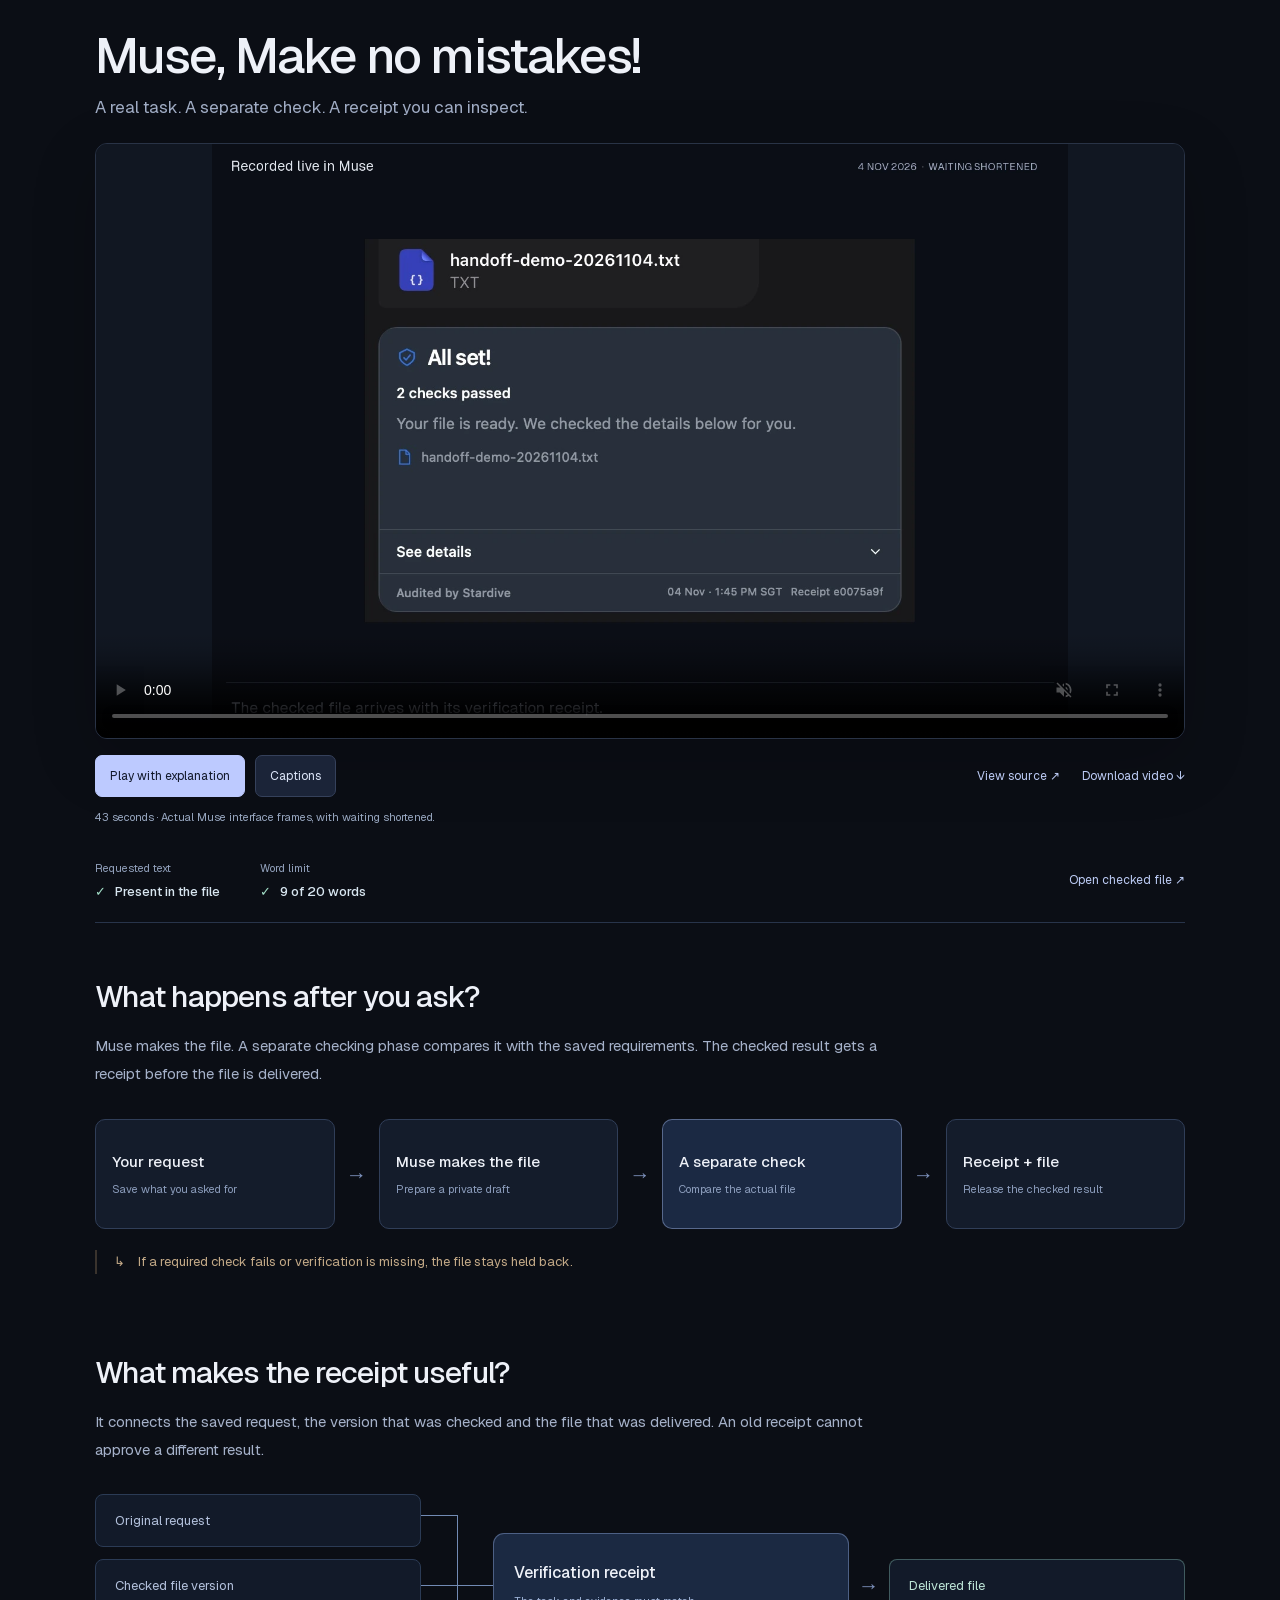
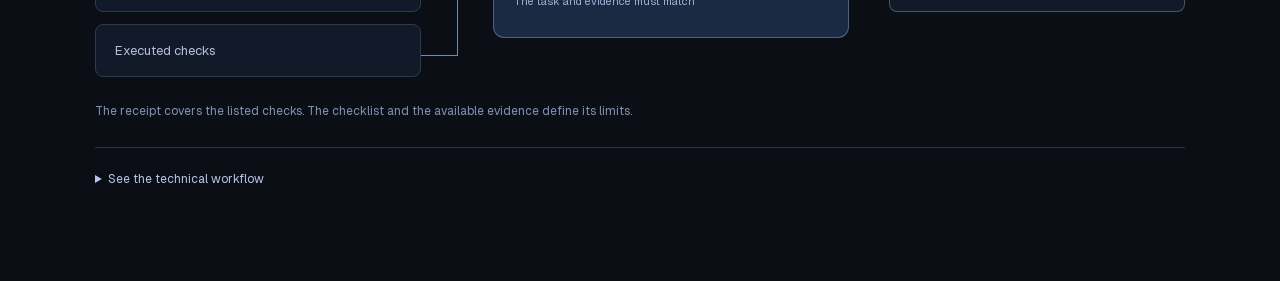
==== web/index.html @ 2a0c6124 "Publish current Muse workflow, recorded demo and hackathon guide" ====
<!doctype html>
<html lang="en">
<head>
  <meta charset="utf-8"><meta name="viewport" content="width=device-width,initial-scale=1">
  <title>Muse, Make no mistakes!</title>
  <meta name="description" content="Watch a real Muse task move from a request to a checked file and receipt. Then see the simple workflow behind it.">
  <link rel="canonical" href="https://www.stardive.xyz/hackathon/">
  <meta property="og:title" content="Muse, Make no mistakes!"><meta property="og:description" content="A real product demo, followed by the workflow behind the checks and receipt.">
  <meta property="og:url" content="https://www.stardive.xyz/hackathon/"><meta name="theme-color" content="#0b0e15">
  <link rel="stylesheet" href="live-demo.css">
</head>
<body>
<main class="page">
  <header class="intro"><h1>Muse, Make no mistakes!</h1><p>A real task. A separate check. A receipt you can inspect.</p></header>
  <section aria-label="Live product demonstration" class="product-demo">
    <div class="player"><video id="product-video" width="1600" height="1000" autoplay muted loop playsinline controls preload="metadata" poster="assets/demo/live-product-poster.webp" aria-label="Actual Muse product run from the original request through file checking and a verification receipt"><source src="assets/demo/live-product-demo.mp4" type="video/mp4"><track kind="captions" src="assets/demo/live-product-captions.vtt" srclang="en" label="English">Your browser does not support video. <a href="assets/demo/live-product-demo.mp4">Download the product demo.</a></video></div>
    <div class="playback"><button id="play-explained" type="button">Play with explanation</button><button id="toggle-captions" type="button" aria-pressed="false">Captions</button><div class="demo-links"><a href="https://github.com/JyTey2004/muse-audit" target="_blank" rel="noopener noreferrer">View source <span aria-hidden="true">↗</span></a><a href="assets/demo/live-product-demo.mp4" download>Download video <span aria-hidden="true">↓</span></a></div></div>
    <p class="recording-note" id="recording-note" role="status">43 seconds · Actual Muse interface frames, with waiting shortened.</p>
    <div class="result-strip" aria-label="The recorded result"><div><span>Requested text</span><strong><i aria-hidden="true">✓</i> Present in the file</strong></div><div><span>Word limit</span><strong><i aria-hidden="true">✓</i> 9 of 20 words</strong></div><a href="assets/demo/handoff-demo-20261104.txt" target="_blank" rel="noopener">Open checked file <span aria-hidden="true">↗</span></a></div>
  </section>
  <section class="explanation" aria-labelledby="workflow-title"><h2 id="workflow-title">What happens after you ask?</h2><p>Muse makes the file. A separate checking phase compares it with the saved requirements. The checked result gets a receipt before the file is delivered.</p>
    <div class="workflow" role="img" aria-label="Your request flows to Muse making the file, a separate check, a receipt, and delivery. A failed or missing check holds the file back."><div class="flow-box"><strong>Your request</strong><span>Save what you asked for</span></div><span class="arrow" aria-hidden="true">→</span><div class="flow-box"><strong>Muse makes the file</strong><span>Prepare a private draft</span></div><span class="arrow" aria-hidden="true">→</span><div class="flow-box check"><strong>A separate check</strong><span>Compare the actual file</span></div><span class="arrow" aria-hidden="true">→</span><div class="flow-box"><strong>Receipt + file</strong><span>Release the checked result</span></div></div>
    <p class="failure-note"><span aria-hidden="true">↳</span> If a required check fails or verification is missing, the file stays held back.</p>
  </section>
  <section class="explanation" aria-labelledby="receipt-title"><h2 id="receipt-title">What makes the receipt useful?</h2><p>It connects the saved request, the version that was checked and the file that was delivered. An old receipt cannot approve a different result.</p>
    <div class="evidence-map" role="img" aria-label="The receipt links to the original request, checked file version and executed checks, then to the matching delivered file."><div class="evidence-inputs"><div class="evidence-box">Original request</div><div class="evidence-box">Checked file version</div><div class="evidence-box">Executed checks</div></div><div class="evidence-connector" aria-hidden="true"><i></i><i></i><i></i></div><div class="receipt-box"><strong>Verification receipt</strong><span>The task and evidence must match</span></div><span class="arrow" aria-hidden="true">→</span><div class="evidence-box delivered">Delivered file</div></div>
    <p class="scope">The receipt covers the listed checks. The checklist and the available evidence define its limits.</p>
    <details class="technical"><summary>See the technical workflow</summary><p>The saved Muse workflow uses separate LLM workers for the work and check phases. The checking worker calls the read-only MCP review. The server recomputes the receipt, then checks the current version again before completion and download. The publisher compares the downloaded bytes with the verified artifact.</p><p>The diagram shows selected evidence links. It does not capture every hidden agent action or establish a different-model semantic judge. This demo’s saved receipt, completion and 48-byte result were independently retrieved and matched.</p><p><a href="build-notes.html#engineering">Engineering notes</a> · <a href="assets/demo/live-product-record.json">Recorded task and receipt</a> · <a href="assets/demo/live-product-event-graph.json">Evidence links</a> · <a href="assets/demo/handoff-demo-20261104.txt" download>Checked note</a></p></details>
  </section>
</main>
<script src="live-demo.js"></script>
</body>
</html>
---- web/live-demo.css ----
@font-face{font-family:Geist;src:url(assets/geist.woff2) format('woff2');font-display:swap;font-weight:100 900}*{box-sizing:border-box}body{margin:0;background:#0b0e15;color:#eef1f8;font-family:Geist,Arial,sans-serif;-webkit-font-smoothing:antialiased}button,a,summary{-webkit-tap-highlight-color:transparent}button,a:focus-visible,summary:focus-visible{outline-color:#c1cdff;outline-offset:5px}a{color:#bccbf4;text-decoration:none}a:hover{text-decoration:underline}button{font:inherit;cursor:pointer}.page{max-width:1150px;margin:auto;padding:34px 30px 90px}.intro{margin-bottom:24px}.intro h1{font-size:clamp(31px,4.6vw,53px);font-weight:500;letter-spacing:-2px;line-height:1.12;margin:0 0 14px}.intro p{color:#a0acc4;font-size:17px;line-height:1.6;margin:0}.player{border:1px solid #293346;border-radius:12px;overflow:hidden;background:#111722;box-shadow:0 20px 65px #0003}.player video{display:block;width:100%;height:auto;max-height:76vh;object-fit:contain;background:#111722}video::cue{font-size:16px;background:#0b0e15e6;color:#eef1f8}.playback{display:flex;align-items:center;gap:12px;margin:16px 0 0}.playback button{background:#1b2438;border:1px solid #35415b;border-radius:7px;color:#dce5f8;font-size:12px;padding:10px 14px;display:flex;align-items:center;gap:9px}.playback button:first-child{background:#bdcaff;border-color:#bdcaff;color:#101729}.playback a{margin-left:auto;font-size:12px}.recording-note{font-size:11px;line-height:1.7;color:#7d8ba6;margin:11px 0 0}.explanation{padding-top:65px;max-width:1090px}.explanation h2{font-size:30px;letter-spacing:-1px;line-height:1.2;font-weight:500;margin:0 0 17px}.explanation>p{max-width:790px;font-size:15px;line-height:1.85;color:#a5b1c9;margin:0 0 25px}.workflow{display:grid;grid-template-columns:1fr 28px 1fr 28px 1fr 28px 1fr;align-items:center;gap:8px;margin-top:32px}.flow-box{border:1px solid #303e58;background:#141c2b;border-radius:10px;padding:22px 16px;min-height:110px;display:flex;flex-direction:column;justify-content:center;gap:9px}.flow-box strong{font-size:15px;font-weight:500;line-height:1.35}.flow-box span{font-size:11px;color:#8b9cbb;line-height:1.5}.flow-box.check{border-color:#a8bcec6e;background:#1b2943}.arrow{text-align:center;color:#7d91bc;font-size:21px}.explanation p.failure-note{font-size:13px;color:#c4aa88;border-left:2px solid #a98c684d;padding-left:17px;margin-top:21px;max-width:none}.failure-note>span{margin-right:10px}.evidence-map{display:grid;grid-template-columns:1.1fr 72px 1.2fr 40px 1fr;align-items:center;margin-top:30px}.evidence-inputs{display:grid;gap:12px}.evidence-box{background:#121a29;border:1px solid #2b3b55;border-radius:8px;padding:17px 19px;font-size:13px;color:#b3c1dc}.receipt-box{padding:28px 20px;background:#1b2942;border:1px solid #8fa9dd6e;border-radius:11px;display:flex;flex-direction:column;gap:10px}.receipt-box strong{font-size:16px;font-weight:500}.receipt-box span{font-size:11px;color:#9bafd2;line-height:1.5}.evidence-connector{height:141px;position:relative;margin:0 0 0 0}.evidence-connector:after{content:'';position:absolute;width:36px;right:0;top:70px;border-top:1px solid #728bb4}.evidence-connector i{position:absolute;left:0;width:37px;height:1px;border-top:1px solid #728bb4}.evidence-connector i:first-child{top:0;height:71px;border-right:1px solid #728bb4}.evidence-connector i:nth-child(2){top:70px}.evidence-connector i:last-child{bottom:0;height:71px;border-right:1px solid #728bb4;border-top:0;border-bottom:1px solid #728bb4}.delivered{border-color:#9bdcc956;color:#bce4d6}.explanation p.scope{margin:23px 0 0;font-size:12px;color:#7f92b5}.technical{margin-top:25px;border-top:1px solid #263248;padding-top:19px}.technical summary{color:#b5c6e9;cursor:pointer;font-size:12px}.technical p{font-size:13px;color:#8fa2c4;line-height:1.8;max-width:850px}@media(max-width:720px){.page{padding:27px 20px 65px}.intro{margin-bottom:21px}.intro h1{font-size:36px;letter-spacing:-1.6px}.intro p{font-size:14px}.player{border-radius:9px}.playback{gap:9px;flex-wrap:wrap}.playback button{font-size:11px;padding:10px 11px}.playback a{font-size:10px}.recording-note{font-size:10px}.explanation{padding-top:47px}.explanation h2{font-size:26px}.explanation>p{font-size:14px}.workflow{grid-template-columns:1fr;gap:7px;margin-top:26px}.flow-box{min-height:0;padding:17px 18px;gap:6px}.flow-box strong{font-size:14px}.flow-box span{font-size:11px}.workflow>.arrow{font-size:18px;transform:rotate(90deg);height:21px}.evidence-map{grid-template-columns:1fr;gap:15px}.evidence-inputs{grid-template-columns:1fr;gap:8px}.evidence-box{font-size:12px;padding:14px 17px}.evidence-connector{display:none}.receipt-box{padding:22px 18px}.evidence-map>.arrow{transform:rotate(90deg);font-size:18px}.technical p{font-size:12px}}
/* Submission polish: readable controls, visible evidence and compact phone layout. */
.page{padding-top:28px}.intro h1{font-size:clamp(32px,4.3vw,50px);letter-spacing:-1.9px;margin-bottom:10px}.intro{margin-bottom:22px}.player video{max-height:66vh}.playback{gap:10px}.playback button{min-height:42px}.playback button:focus-visible,.playback a:focus-visible,.technical summary:focus-visible,.result-strip a:focus-visible{outline:2px solid #c1cdff;outline-offset:5px}.playback button[aria-pressed="true"]{background:#314366;border-color:#94acd9;color:#f0f5ff}.demo-links{display:flex;gap:22px;align-items:center;margin-left:auto}.demo-links a{margin-left:0}.recording-note{color:#97a6bf}.result-strip{display:flex;gap:40px;align-items:center;padding:22px 0;border-bottom:1px solid #28344a;margin-top:12px}.result-strip>div{display:flex;flex-direction:column;gap:8px}.result-strip>div>span{font-size:11px;color:#91a0bb}.result-strip strong{font-size:13px;font-weight:500;color:#d8e6f0}.result-strip i{font-style:normal;color:#a3dfc8;padding-right:6px}.result-strip>a{font-size:12px;margin-left:auto}.explanation{padding-top:56px}.flow-box,.evidence-box,.receipt-box{transition:border-color .18s ease}.flow-box:hover,.evidence-box:hover{border-color:#61789c}.technical summary{padding:4px 0}.scope{line-height:1.8}
@media(max-width:720px){.page{padding:26px 18px 60px}.intro h1{font-size:34px;letter-spacing:-1.5px}.player video{max-height:none}.playback{gap:8px}.playback button{padding:10px 12px;font-size:11px}.demo-links{width:100%;margin:5px 0 0;justify-content:space-between;gap:16px}.demo-links a{font-size:11px}.result-strip{gap:20px;flex-wrap:wrap;padding:19px 0}.result-strip>div{flex:1;min-width:125px}.result-strip strong{font-size:12px}.result-strip>a{width:100%;margin:1px 0 0}.explanation{padding-top:42px}}
@media(prefers-reduced-motion:reduce){*{scroll-behavior:auto!important;transition:none!important}}
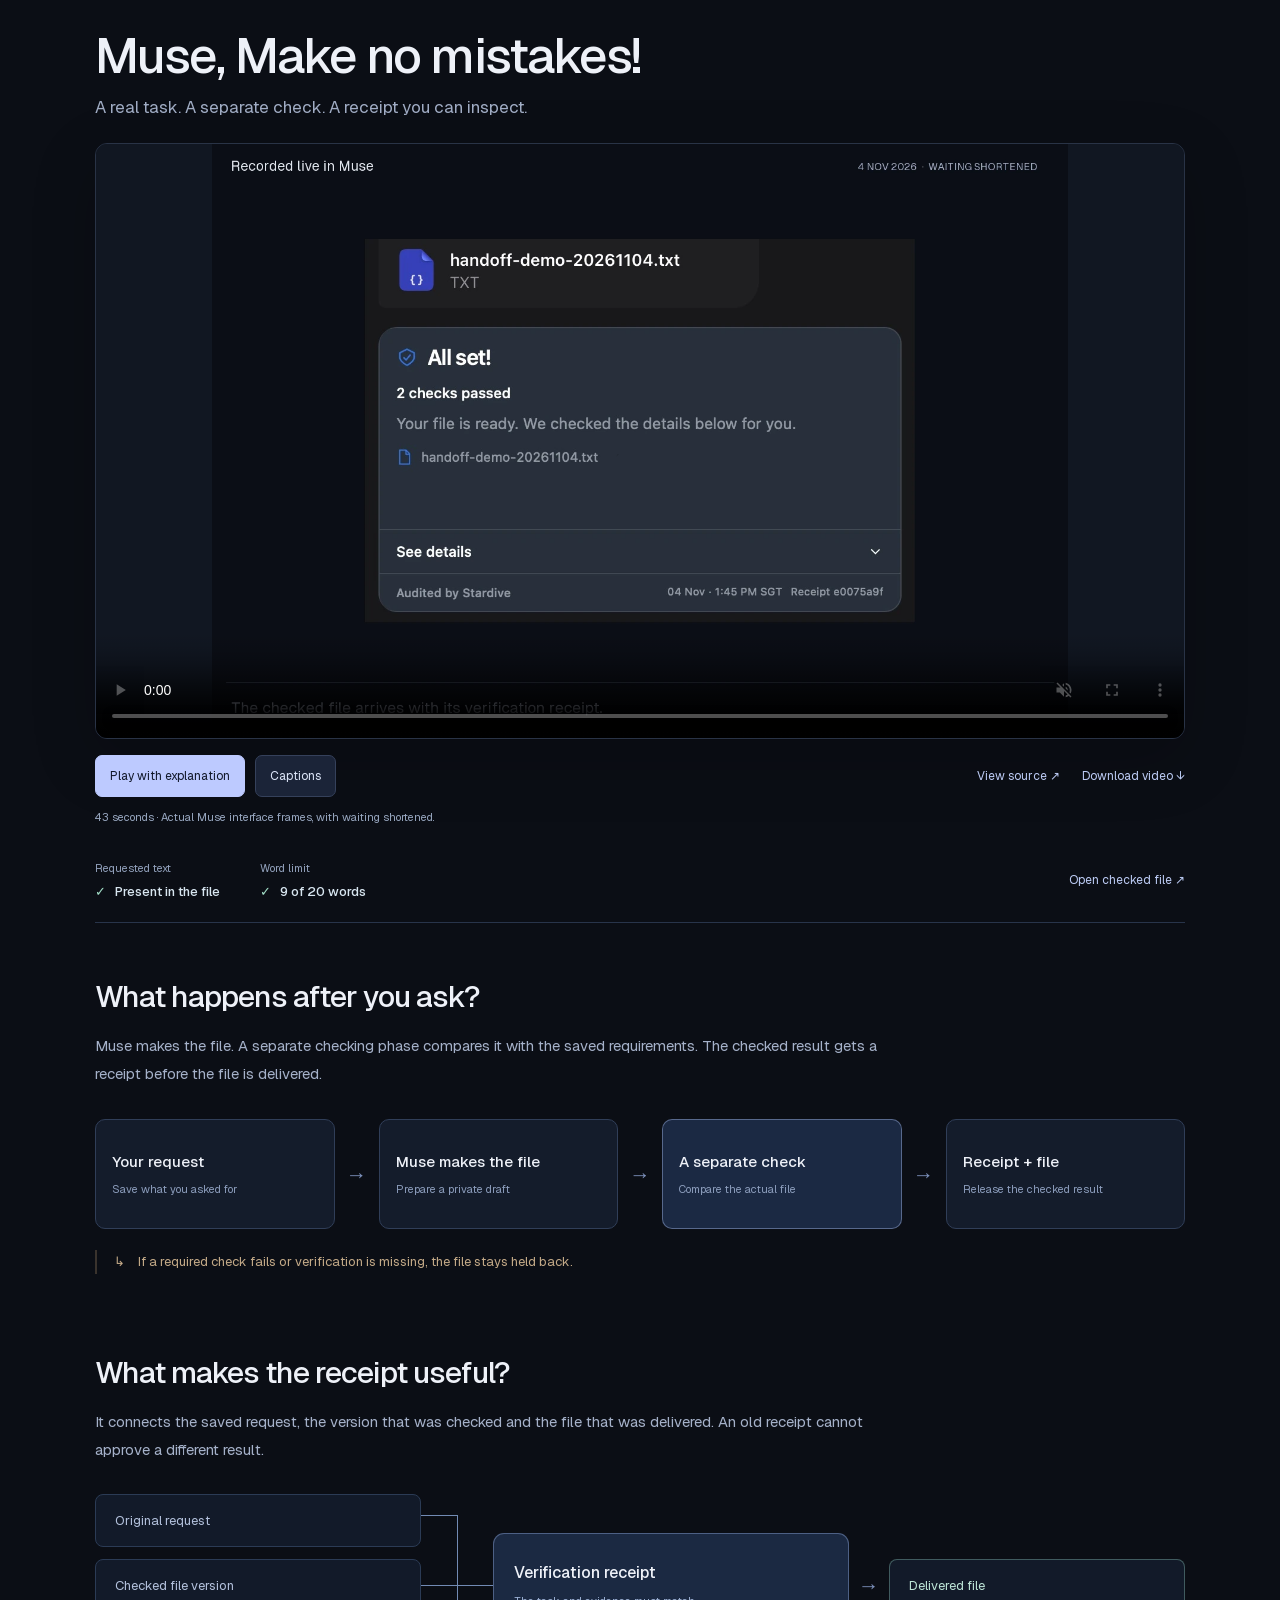
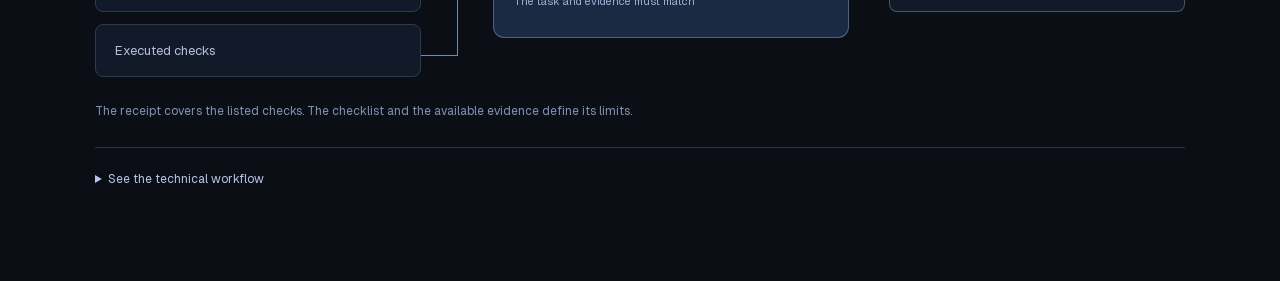
==== commit cb4f1a20: "Link submission cut and version the recorded demo assets" ====
--- a/web/index.html
+++ b/web/index.html
@@ -7,14 +7,14 @@
   <link rel="canonical" href="https://www.stardive.xyz/hackathon/">
   <meta property="og:title" content="Muse, Make no mistakes!"><meta property="og:description" content="A real product demo, followed by the workflow behind the checks and receipt.">
   <meta property="og:url" content="https://www.stardive.xyz/hackathon/"><meta name="theme-color" content="#0b0e15">
-  <link rel="stylesheet" href="live-demo.css">
+  <link rel="stylesheet" href="live-demo.css?v=final-20261105">
 </head>
 <body>
 <main class="page">
   <header class="intro"><h1>Muse, Make no mistakes!</h1><p>A real task. A separate check. A receipt you can inspect.</p></header>
   <section aria-label="Live product demonstration" class="product-demo">
-    <div class="player"><video id="product-video" width="1600" height="1000" autoplay muted loop playsinline controls preload="metadata" poster="assets/demo/live-product-poster.webp" aria-label="Actual Muse product run from the original request through file checking and a verification receipt"><source src="assets/demo/live-product-demo.mp4" type="video/mp4"><track kind="captions" src="assets/demo/live-product-captions.vtt" srclang="en" label="English">Your browser does not support video. <a href="assets/demo/live-product-demo.mp4">Download the product demo.</a></video></div>
-    <div class="playback"><button id="play-explained" type="button">Play with explanation</button><button id="toggle-captions" type="button" aria-pressed="false">Captions</button><div class="demo-links"><a href="https://github.com/JyTey2004/muse-audit" target="_blank" rel="noopener noreferrer">View source <span aria-hidden="true">↗</span></a><a href="assets/demo/live-product-demo.mp4" download>Download video <span aria-hidden="true">↓</span></a></div></div>
+    <div class="player"><video id="product-video" width="1600" height="1000" autoplay muted loop playsinline controls preload="metadata" poster="assets/demo/live-product-poster.webp?v=9d5d7d1" aria-label="Actual Muse product run from the original request through file checking and a verification receipt"><source src="assets/demo/live-product-demo.mp4?v=9d5d7d1" type="video/mp4"><track kind="captions" src="assets/demo/live-product-captions.vtt" srclang="en" label="English">Your browser does not support video. <a href="assets/demo/live-product-demo.mp4?v=9d5d7d1">Download the product demo.</a></video></div>
+    <div class="playback"><button id="play-explained" type="button">Play with explanation</button><button id="toggle-captions" type="button" aria-pressed="false">Captions</button><div class="demo-links"><a href="https://github.com/JyTey2004/muse-audit" target="_blank" rel="noopener noreferrer">View source <span aria-hidden="true">↗</span></a><a href="assets/demo/live-product-demo.mp4?v=9d5d7d1" download>Download video <span aria-hidden="true">↓</span></a></div></div>
     <p class="recording-note" id="recording-note" role="status">43 seconds · Actual Muse interface frames, with waiting shortened.</p>
     <div class="result-strip" aria-label="The recorded result"><div><span>Requested text</span><strong><i aria-hidden="true">✓</i> Present in the file</strong></div><div><span>Word limit</span><strong><i aria-hidden="true">✓</i> 9 of 20 words</strong></div><a href="assets/demo/handoff-demo-20261104.txt" target="_blank" rel="noopener">Open checked file <span aria-hidden="true">↗</span></a></div>
   </section>
@@ -28,6 +28,6 @@
     <details class="technical"><summary>See the technical workflow</summary><p>The saved Muse workflow uses separate LLM workers for the work and check phases. The checking worker calls the read-only MCP review. The server recomputes the receipt, then checks the current version again before completion and download. The publisher compares the downloaded bytes with the verified artifact.</p><p>The diagram shows selected evidence links. It does not capture every hidden agent action or establish a different-model semantic judge. This demo’s saved receipt, completion and 48-byte result were independently retrieved and matched.</p><p><a href="build-notes.html#engineering">Engineering notes</a> · <a href="assets/demo/live-product-record.json">Recorded task and receipt</a> · <a href="assets/demo/live-product-event-graph.json">Evidence links</a> · <a href="assets/demo/handoff-demo-20261104.txt" download>Checked note</a></p></details>
   </section>
 </main>
-<script src="live-demo.js"></script>
+<script src="live-demo.js?v=final-20261105"></script>
 </body>
 </html>
